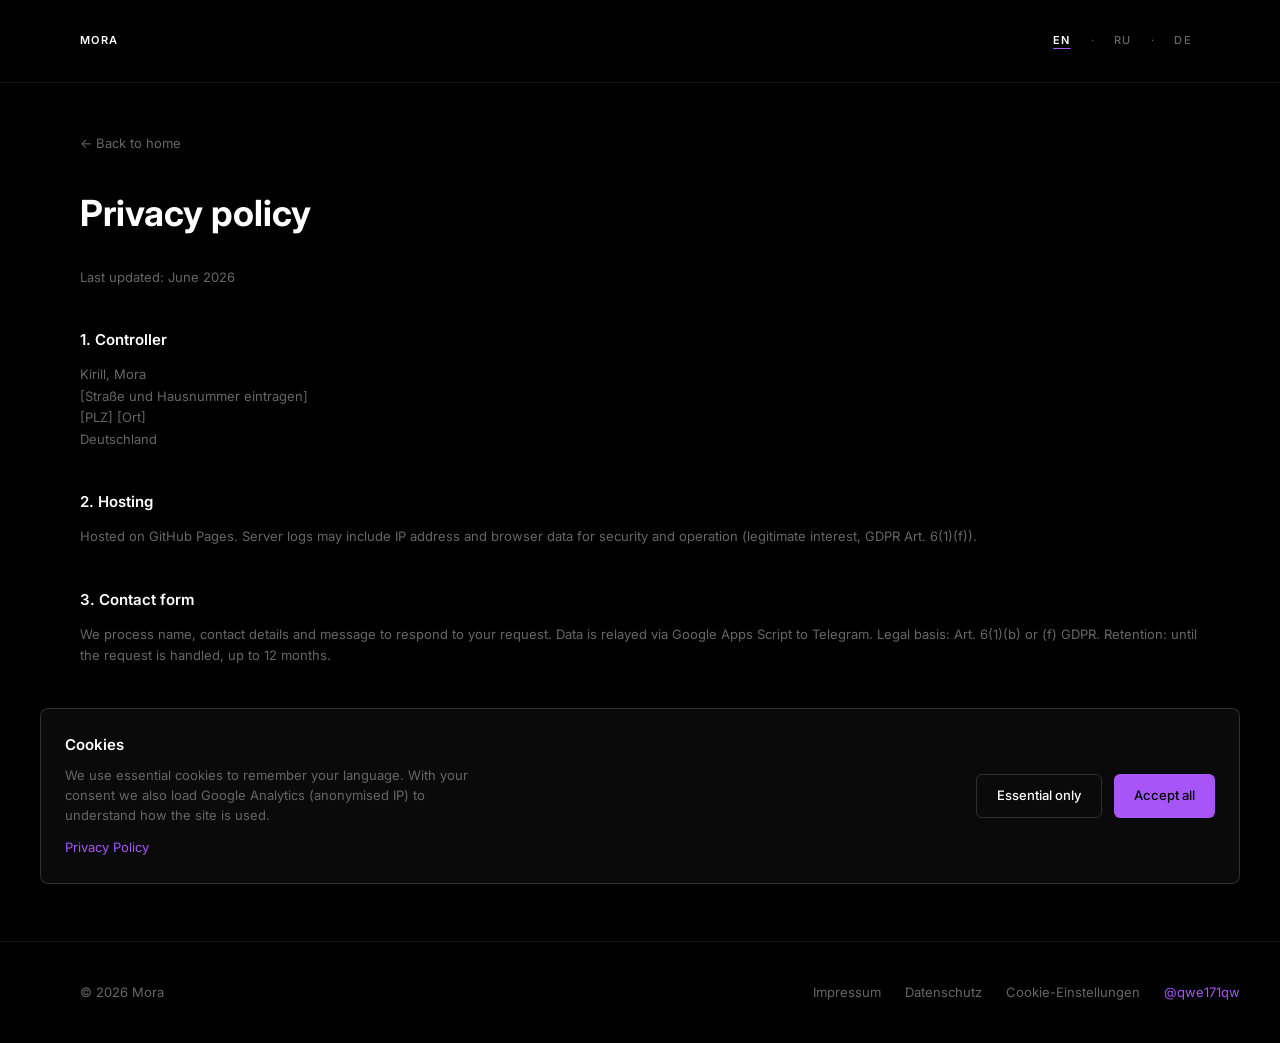
==== datenschutz.html @ d72463c7 "Add cookies, legal pages, and enable contact form webhook. Cookie consent gates Analytics; Impressum" ====
<!DOCTYPE html>
<html lang="de">
<head>
  <meta charset="UTF-8">
  <meta name="viewport" content="width=device-width, initial-scale=1.0">
  <meta name="robots" content="noindex, follow">
  <title>Datenschutz — Mora</title>
  <link rel="icon" href="/favicon.ico" sizes="48x48">
  <link rel="icon" href="/favicon.svg" type="image/svg+xml">
  <link rel="preconnect" href="https://fonts.googleapis.com">
  <link rel="preconnect" href="https://fonts.gstatic.com" crossorigin>
  <link href="https://fonts.googleapis.com/css2?family=Inter:wght@400;500;600;700&display=swap" rel="stylesheet">
  <link rel="stylesheet" href="css/styles.css?v=19">
</head>
<body class="legal-page" data-legal-page="privacy">
  <header class="legal-page__header">
    <div class="container legal-page__header-inner">
      <a class="header__logo" href="/">Mora</a>
      <div class="lang-switcher" role="group" aria-label="Language">
        <button class="lang-switcher__btn" type="button" data-lang="en" aria-pressed="false">EN</button>
        <span class="lang-switcher__sep" aria-hidden="true">·</span>
        <button class="lang-switcher__btn" type="button" data-lang="ru" aria-pressed="false">RU</button>
        <span class="lang-switcher__sep" aria-hidden="true">·</span>
        <button class="lang-switcher__btn lang-switcher__btn--active" type="button" data-lang="de" aria-pressed="true">DE</button>
      </div>
    </div>
  </header>

  <main class="container legal-page__main">
    <a class="legal-page__back" href="/" data-legal-back>← Zur Startseite</a>
    <article class="legal-page__body" id="legal-body"></article>
  </main>

  <footer class="footer">
    <div class="container footer__inner">
      <p class="footer__copy">© 2026 Mora</p>
      <nav class="footer__nav" aria-label="Legal">
        <a class="footer__link" href="/impressum.html">Impressum</a>
        <a class="footer__link" href="/datenschutz.html">Datenschutz</a>
        <button class="footer__link footer__link-btn" type="button" data-cookie-settings>Cookie-Einstellungen</button>
        <a class="footer__link footer__link--accent" href="https://t.me/qwe171qw" target="_blank" rel="noopener noreferrer">@qwe171qw</a>
      </nav>
    </div>
  </footer>

  <div class="cookie-banner" id="cookie-banner" role="dialog" aria-labelledby="cookie-banner-title" hidden>
    <div class="cookie-banner__inner container">
      <div class="cookie-banner__copy">
        <p class="cookie-banner__title" id="cookie-banner-title" data-cookie-title>Cookies</p>
        <p class="cookie-banner__text" data-cookie-text></p>
        <a class="cookie-banner__policy" href="/datenschutz.html" data-cookie-policy>Datenschutzerklärung</a>
      </div>
      <div class="cookie-banner__actions">
        <button class="btn btn--ghost" type="button" data-cookie-essential>Nur notwendige</button>
        <button class="btn btn--primary" type="button" data-cookie-accept>Alle akzeptieren</button>
      </div>
    </div>
  </div>

  <script src="js/legal-config.js?v=1"></script>
  <script src="js/analytics-config.js?v=2"></script>
  <script src="js/analytics.js?v=2"></script>
  <script src="js/cookie-consent.js?v=1"></script>
  <script src="js/legal.js?v=1"></script>
</body>
</html>
---- css/styles.css ----
/* ==========================================================================
   Design Tokens v1.3 — editorial black + purple accent
   ========================================================================== */

:root {
  /* Raw colors */
  --color-black: #000000;
  --color-gray-950: #0A0A0A;
  --color-gray-900: #111111;
  --color-gray-700: #333333;
  --color-gray-500: #666666;
  --color-gray-400: #999999;
  --color-gray-200: #CCCCCC;
  --color-white: #FFFFFF;
  --color-purple-400: #C084FC;
  --color-purple-500: #A855F7;
  --color-purple-600: #9333EA;
  --color-purple-glow: rgba(168, 85, 247, 0.25);
  --color-amber-400: #FBBF24;
  --color-red-400: #F87171;
  --color-green-400: #4ADE80;

  /* Semantic backgrounds */
  --bg-page: var(--color-black);
  --bg-surface: var(--color-gray-950);
  --bg-surface-hover: var(--color-gray-900);
  --bg-elevated: var(--color-gray-950);
  --bg-accent-subtle: rgba(168, 85, 247, 0.06);

  /* Text */
  --text-primary: var(--color-white);
  --text-secondary: var(--color-gray-400);
  --text-muted: var(--color-gray-500);
  --text-inverse: var(--color-black);

  /* Accent */
  --color-accent: var(--color-purple-500);
  --color-accent-hover: var(--color-purple-400);
  --color-accent-active: var(--color-purple-600);
  --color-accent-muted: rgba(168, 85, 247, 0.15);

  /* Borders */
  --border-default: rgba(255, 255, 255, 0.15);
  --border-subtle: rgba(255, 255, 255, 0.08);
  --border-accent: rgba(168, 85, 247, 0.5);
  --border-width: 1px;
  --border-width-thick: 2px;

  /* Status */
  --color-success: var(--color-green-400);
  --color-error: var(--color-red-400);
  --color-badge: var(--color-amber-400);
  --overlay-backdrop: rgba(0, 0, 0, 0.85);

  /* Wireframe */
  --wireframe-stroke: rgba(255, 255, 255, 0.35);
  --wireframe-stroke-accent: var(--color-purple-glow);

  /* Mockup screenshots */
  --mockup-aspect-ratio: 16 / 10;
  --mockup-screenshot-bg: #0b0f14;

  /* Typography */
  --font-sans: "Inter", system-ui, -apple-system, "Segoe UI", Roboto, sans-serif;
  --font-mono: "JetBrains Mono", "Fira Code", ui-monospace, monospace;

  --text-display: 4rem;
  --text-h1: 2.75rem;
  --text-h2: 1.75rem;
  --text-h3: 1.125rem;
  --text-body-lg: 1.0625rem;
  --text-body: 0.9375rem;
  --text-body-sm: 0.8125rem;
  --text-label: 0.6875rem;
  --text-button: 0.8125rem;

  --tracking-tight: -0.03em;
  --tracking-normal: 0;
  --tracking-wide: 0.12em;
  --tracking-display: 0.02em;

  /* Spacing */
  --space-1: 4px;
  --space-2: 8px;
  --space-3: 12px;
  --space-4: 16px;
  --space-5: 20px;
  --space-6: 24px;
  --space-8: 32px;
  --space-10: 40px;
  --space-12: 48px;
  --space-16: 64px;
  --space-20: 80px;
  --space-24: 96px;
  --space-32: 128px;

  --section-padding-y: 64px;
  --container-max: 1200px;
  --container-padding-x: 20px;
  --grid-gap: 32px;
  --stack-gap: 20px;
  --sidebar-width: 48px;
  --nav-rail-width: 120px;
  --lang-switcher-gap: var(--space-3);

  /* Radii */
  --radius-sm: 4px;
  --radius-md: 6px;
  --radius-lg: 8px;
  --radius-xl: 12px;
  --radius-full: 9999px;

  /* Shadows */
  --shadow-sm: none;
  --shadow-md: 0 2px 8px rgba(0, 0, 0, 0.5);
  --shadow-lg: 0 4px 16px rgba(0, 0, 0, 0.6);
  --shadow-card: none;
  --shadow-card-hover: none;
  --shadow-header: 0 1px 0 var(--border-subtle);
  --shadow-header-scrolled: 0 1px 0 var(--border-default);
  --shadow-glow-accent: 0 0 32px rgba(168, 85, 247, 0.12);

  /* Motion */
  --duration-fast: 150ms;
  --duration-normal: 250ms;
  --duration-slow: 500ms;
  --duration-wireframe: 24s;
  --ease-default: cubic-bezier(0.4, 0, 0.2, 1);
  --ease-out: cubic-bezier(0, 0, 0.2, 1);
  --transition-colors: color var(--duration-fast) var(--ease-default),
                        background-color var(--duration-fast) var(--ease-default),
                        border-color var(--duration-fast) var(--ease-default);
  --transition-opacity: opacity var(--duration-normal) var(--ease-default);

  /* Z-index */
  --z-base: 0;
  --z-sidebar: 50;
  --z-header: 100;
  --z-back-to-top: 150;
  --z-drawer: 200;
  --z-toast: 300;
  --z-skip-link: 400;

  /* Focus */
  --focus-ring: 0 0 0 2px var(--color-accent-muted);
  --focus-outline: 1px solid var(--color-accent);
  --focus-outline-offset: 3px;

  /* Icons */
  --icon-sm: 18px;
  --icon-md: 22px;
  --icon-lg: 28px;
  --icon-xl: 40px;
}

@media (min-width: 768px) {
  :root {
    --section-padding-y: 96px;
    --container-padding-x: 40px;
  }
}

@media (max-width: 767px) {
  :root {
    --text-display: var(--text-h1);
  }
}

/* ==========================================================================
   Reset & Base
   ========================================================================== */

*,
*::before,
*::after {
  box-sizing: border-box;
  margin: 0;
  padding: 0;
}

html {
  scroll-behavior: smooth;
}

body {
  font-family: var(--font-sans);
  font-size: var(--text-body);
  line-height: 1.6;
  color: var(--text-primary);
  background-color: var(--bg-page);
  -webkit-font-smoothing: antialiased;
  -moz-osx-font-smoothing: grayscale;
}

body.drawer-open {
  overflow: hidden;
}

@media (min-width: 1024px) {
  main {
    padding-right: var(--nav-rail-width);
  }
}

img,
svg {
  display: block;
  max-width: 100%;
}

a {
  color: inherit;
  text-decoration: none;
}

ul,
ol {
  list-style: none;
}

button {
  font: inherit;
  cursor: pointer;
  border: none;
  background: none;
}

input,
textarea {
  font: inherit;
}

:focus-visible {
  outline: var(--focus-outline);
  outline-offset: var(--focus-outline-offset);
}

@media (prefers-reduced-motion: reduce) {
  html {
    scroll-behavior: auto;
  }

  *,
  *::before,
  *::after {
    animation-duration: 0.01ms !important;
    animation-iteration-count: 1 !important;
    transition-duration: 0.01ms !important;
  }
}

/* ==========================================================================
   Utilities
   ========================================================================== */

.skip-link {
  position: fixed;
  top: var(--space-4);
  left: var(--space-4);
  z-index: var(--z-skip-link);
  padding: var(--space-3) var(--space-4);
  background: var(--bg-surface);
  color: var(--color-accent);
  border-radius: var(--radius-md);
  font-size: var(--text-body-sm);
  font-weight: 500;
  transform: translateY(-200%);
  transition: transform var(--duration-normal) var(--ease-out);
}

.skip-link:focus {
  transform: translateY(0);
}

.container {
  max-width: var(--container-max);
  margin: 0 auto;
  padding-inline: var(--container-padding-x);
}

/* ==========================================================================
   Language Switcher
   ========================================================================== */

.lang-switcher {
  display: flex;
  align-items: center;
  gap: var(--lang-switcher-gap);
}

.lang-switcher__btn {
  font-size: var(--text-label);
  font-weight: 500;
  letter-spacing: var(--tracking-wide);
  text-transform: uppercase;
  color: var(--text-muted);
  padding: var(--space-2);
  min-width: 32px;
  min-height: 32px;
  transition: var(--transition-colors);
}

.lang-switcher__btn:hover {
  color: var(--text-primary);
}

.lang-switcher__btn--active {
  color: var(--text-primary);
  font-weight: 600;
  text-decoration: underline;
  text-decoration-color: var(--color-accent);
  text-underline-offset: 4px;
}

.lang-switcher__sep {
  color: var(--text-muted);
  font-size: var(--text-label);
  user-select: none;
}

/* ==========================================================================
   Sidebar
   ========================================================================== */

.sidebar {
  display: none;
}

@media (min-width: 1024px) {
  .sidebar {
    display: flex;
    flex-direction: column;
    align-items: center;
    gap: var(--space-6);
    position: fixed;
    left: var(--space-6);
    top: 50%;
    transform: translateY(-50%);
    z-index: var(--z-sidebar);
    width: var(--sidebar-width);
  }

  .sidebar__label {
    writing-mode: vertical-rl;
    text-orientation: mixed;
    font-size: var(--text-label);
    font-weight: 500;
    letter-spacing: var(--tracking-wide);
    text-transform: uppercase;
    color: var(--text-muted);
  }

  .sidebar__links {
    display: flex;
    flex-direction: column;
    align-items: center;
    gap: var(--space-3);
  }

  .sidebar__link {
    display: flex;
    align-items: center;
    justify-content: center;
    width: 44px;
    height: 44px;
    color: var(--text-primary);
    transition: var(--transition-colors);
  }

  .sidebar__link:hover {
    color: var(--color-accent);
  }

  .sidebar__link[data-contact-link="telegram"] {
    color: #26a5e4;
  }

  .sidebar__link[data-contact-link="telegram"]:hover {
    color: #1d96d8;
  }

  .sidebar__link[data-contact-link="whatsapp"] {
    color: #25d366;
  }

  .sidebar__link[data-contact-link="whatsapp"]:hover {
    color: #20bd5a;
  }
}

/* ==========================================================================
   Layout — Section
   ========================================================================== */

.section {
  padding-block: var(--section-padding-y);
  scroll-margin-top: 72px;
}

.section--hero {
  min-height: auto;
  display: flex;
  align-items: center;
}

.section--alt {
  background-color: var(--bg-surface);
}

@media (min-width: 1024px) {
  .section--hero {
    min-height: 90vh;
  }
}

/* ==========================================================================
   Section Header
   ========================================================================== */

.section-header {
  max-width: 560px;
}

.section-header__title {
  font-size: var(--text-h2);
  font-weight: 600;
  letter-spacing: var(--tracking-tight);
  color: var(--text-primary);
  line-height: 1.2;
}

.section-header__subtitle {
  font-size: var(--text-body-lg);
  color: var(--text-secondary);
  margin-top: var(--space-3);
  line-height: 1.65;
}

/* ==========================================================================
   Header
   ========================================================================== */

.header {
  position: sticky;
  top: 0;
  z-index: var(--z-header);
  background-color: rgba(0, 0, 0, 0.95);
  box-shadow: var(--shadow-header);
  transition: box-shadow var(--duration-normal) var(--ease-default),
              background-color var(--duration-normal) var(--ease-default);
}

.header--scrolled {
  box-shadow: var(--shadow-header-scrolled);
}

.header__inner {
  display: flex;
  align-items: center;
  justify-content: space-between;
  min-height: 64px;
  gap: var(--space-4);
}

.header__logo {
  font-size: var(--text-label);
  font-weight: 600;
  letter-spacing: var(--tracking-wide);
  text-transform: uppercase;
  color: var(--text-primary);
  transition: var(--transition-colors);
  flex-shrink: 0;
}

.header__logo:hover {
  color: var(--color-accent);
}

.header__nav--vertical {
  display: none;
}

.header__burger {
  display: flex;
  align-items: center;
  justify-content: center;
  width: 44px;
  height: 44px;
  color: var(--text-primary);
  border-radius: var(--radius-md);
  transition: var(--transition-colors);
}

.header__burger:hover {
  color: var(--color-accent);
}

.header__burger-icon--close {
  display: none;
}

.header__burger[aria-expanded="true"] .header__burger-icon--open {
  display: none;
}

.header__burger[aria-expanded="true"] .header__burger-icon--close {
  display: block;
}

.header__drawer {
  position: fixed;
  inset: 0;
  z-index: var(--z-drawer);
  visibility: hidden;
  pointer-events: none;
}

.header__drawer.is-open {
  visibility: visible;
  pointer-events: auto;
}

.header__drawer-backdrop {
  position: absolute;
  inset: 0;
  background: var(--overlay-backdrop);
  opacity: 0;
  transition: opacity var(--duration-normal) var(--ease-default);
}

.header__drawer.is-open .header__drawer-backdrop {
  opacity: 1;
}

.header__drawer-panel {
  position: absolute;
  top: 0;
  right: 0;
  width: 280px;
  height: 100%;
  background: var(--bg-page);
  border-left: var(--border-width) solid var(--border-default);
  padding: var(--space-16) var(--space-6) var(--space-6);
  display: flex;
  flex-direction: column;
  gap: var(--space-8);
  transform: translateX(100%);
  transition: transform var(--duration-normal) var(--ease-out);
}

.header__drawer.is-open .header__drawer-panel {
  transform: translateX(0);
}

.header__drawer-list {
  display: flex;
  flex-direction: column;
  gap: var(--space-6);
}

.header__drawer-link {
  font-size: var(--text-label);
  font-weight: 500;
  letter-spacing: var(--tracking-wide);
  text-transform: uppercase;
  color: var(--text-muted);
  transition: var(--transition-colors);
}

.header__drawer-link:hover,
.header__drawer-link.is-active {
  color: var(--text-primary);
}

.header__drawer-link.is-active {
  color: var(--color-accent);
}

.header__drawer-contact {
  display: flex;
  flex-direction: column;
  gap: var(--space-3);
  margin-top: var(--space-8);
}

@media (min-width: 1024px) {
  .header__burger {
    display: none;
  }

  .header__nav--vertical {
    display: block;
    position: fixed;
    right: var(--space-8);
    top: 50%;
    transform: translateY(-50%);
    z-index: var(--z-header);
  }

  .header__nav-list {
    display: flex;
    flex-direction: column;
    gap: var(--space-5);
    align-items: flex-end;
  }

  .header__nav-link {
    font-size: var(--text-label);
    font-weight: 500;
    letter-spacing: var(--tracking-wide);
    text-transform: uppercase;
    color: var(--text-muted);
    padding: var(--space-2) 0;
    transition: var(--transition-colors);
  }

  .header__nav-link:hover,
  .header__nav-link.is-active {
    color: var(--text-primary);
  }

  .header__nav-link.is-active {
    color: var(--color-accent);
  }
}

/* ==========================================================================
   Buttons
   ========================================================================== */

.btn {
  display: inline-flex;
  align-items: center;
  justify-content: center;
  gap: var(--space-2);
  min-height: 44px;
  padding: var(--space-3) var(--space-5);
  border-radius: var(--radius-md);
  font-size: var(--text-button);
  font-weight: 500;
  line-height: 1;
  cursor: pointer;
  transition: var(--transition-colors);
  white-space: nowrap;
}

.btn--primary {
  background-color: var(--color-accent);
  color: var(--text-inverse);
}

.btn--primary:hover {
  background-color: var(--color-accent-hover);
}

.btn--primary:active {
  background-color: var(--color-accent-active);
}

.btn--primary:disabled {
  opacity: 0.45;
  cursor: not-allowed;
}

.btn--primary:disabled:hover {
  background-color: var(--color-accent);
}

.form-note {
  margin-top: var(--space-4);
  font-size: var(--text-body-sm);
  color: var(--text-muted);
  line-height: 1.55;
  text-align: center;
}

.btn--telegram {
  background-color: #26a5e4;
  color: #fff;
}

.btn--telegram:hover {
  background-color: #1d96d8;
}

.btn--telegram:active {
  background-color: #1788c7;
}

.btn--whatsapp {
  background-color: #25d366;
  color: #fff;
  border: none;
}

.btn--whatsapp:hover {
  background-color: #20bd5a;
}

.btn--whatsapp:active {
  background-color: #1da851;
}

.btn--ghost {
  background-color: transparent;
  color: var(--text-primary);
  border: var(--border-width) solid var(--border-default);
}

.btn--ghost:hover {
  color: var(--color-accent);
  border-color: var(--border-accent);
}

.btn--block {
  width: 100%;
}

.btn__icon,
.btn__arrow {
  flex-shrink: 0;
}

/* ==========================================================================
   Hero
   ========================================================================== */

.hero__grid {
  display: grid;
  gap: var(--space-12);
  align-items: center;
}

.hero__title {
  font-size: var(--text-display);
  font-weight: 700;
  letter-spacing: var(--tracking-display);
  text-transform: uppercase;
  color: var(--text-primary);
  line-height: 1.05;
}

.hero__subtitle {
  font-size: var(--text-body-lg);
  color: var(--text-secondary);
  max-width: 480px;
  margin-top: var(--space-4);
  line-height: 1.65;
}

.hero__actions {
  display: flex;
  flex-wrap: wrap;
  gap: var(--space-4);
  margin-top: var(--space-8);
}

.hero__visual {
  display: flex;
  align-items: center;
  justify-content: center;
}

.hero__wireframe {
  width: 100%;
  max-width: 520px;
  aspect-ratio: 1 / 1;
  opacity: 0.7;
}

@media (prefers-reduced-motion: no-preference) {
  .hero__wireframe {
    animation: wireframe-rotate var(--duration-wireframe) linear infinite;
  }
}

@keyframes wireframe-rotate {
  from { transform: rotate(0deg); }
  to { transform: rotate(360deg); }
}

@media (min-width: 1024px) {
  .hero__grid {
    grid-template-columns: 45% 55%;
    gap: var(--space-16);
  }
}

/* ==========================================================================
   Services
   ========================================================================== */

.services-grid {
  display: grid;
  grid-template-columns: 1fr;
  gap: var(--grid-gap);
  margin-top: var(--space-12);
}

.service-card {
  background: transparent;
  border: var(--border-width) solid var(--border-default);
  border-radius: var(--radius-lg);
  padding: var(--space-8) var(--space-6);
  transition: border-color var(--duration-fast) var(--ease-default);
}

.service-card:hover {
  border-color: var(--border-accent);
}

.service-card__icon {
  display: flex;
  align-items: center;
  color: var(--text-primary);
}

.service-card__title {
  font-size: var(--text-h3);
  font-weight: 600;
  margin-top: var(--space-4);
  line-height: 1.3;
}

.service-card__text {
  font-size: var(--text-body);
  color: var(--text-secondary);
  margin-top: var(--space-2);
}

@media (min-width: 768px) {
  .services-grid {
    grid-template-columns: repeat(2, 1fr);
  }
}

/* ==========================================================================
   Cases
   ========================================================================== */

.cases-list {
  display: flex;
  flex-direction: column;
  gap: var(--space-20);
  margin-top: var(--space-12);
}

.case--featured {
  background: var(--bg-accent-subtle);
  border-left: var(--border-width-thick) solid var(--color-accent);
  padding: var(--space-8);
  border-radius: var(--radius-lg);
}

.case__grid {
  display: grid;
  gap: var(--space-8);
  align-items: start;
}

.case__badge {
  display: inline-block;
  padding: var(--space-1) var(--space-3);
  background: transparent;
  color: var(--color-badge);
  font-size: var(--text-label);
  font-weight: 500;
  letter-spacing: var(--tracking-wide);
  text-transform: uppercase;
  border: var(--border-width) solid var(--border-default);
  border-radius: var(--radius-full);
}

.case__title {
  font-size: var(--text-h3);
  font-weight: 600;
  margin-top: var(--space-3);
  line-height: 1.3;
}

.case__blocks {
  display: flex;
  flex-direction: column;
  gap: var(--space-4);
  margin-top: var(--space-6);
}

.case__label {
  display: block;
  font-size: var(--text-label);
  font-weight: 500;
  letter-spacing: var(--tracking-wide);
  text-transform: uppercase;
  color: var(--color-accent);
  margin-bottom: var(--space-1);
}

.case__text {
  font-size: var(--text-body);
  color: var(--text-secondary);
}

.case__stack {
  display: flex;
  flex-wrap: wrap;
  gap: var(--space-2);
  margin-top: var(--space-6);
}

.case__tag {
  font-family: var(--font-mono);
  font-size: var(--text-body-sm);
  color: var(--text-muted);
  background: var(--bg-elevated);
  padding: var(--space-1) var(--space-3);
  border-radius: var(--radius-sm);
  border: var(--border-width) solid var(--border-subtle);
}

.case__mockup {
  width: 100%;
  min-height: 0;
}

.mockup-window {
  aspect-ratio: var(--mockup-aspect-ratio);
  background: var(--bg-elevated);
  border: var(--border-width) solid var(--border-default);
  border-radius: var(--radius-xl);
  overflow: hidden;
  display: flex;
  flex-direction: column;
  min-height: 0;
}

.mockup-window__titlebar {
  display: flex;
  align-items: center;
  gap: var(--space-2);
  padding: var(--space-3) var(--space-4);
  background: var(--bg-page);
  border-bottom: var(--border-width) solid var(--border-subtle);
}

.mockup-window__dot {
  width: 8px;
  height: 8px;
  border-radius: var(--radius-full);
  background: var(--border-default);
}

.mockup-window__title {
  margin-left: var(--space-2);
  font-size: var(--text-body-sm);
  color: var(--text-muted);
}

.mockup-window__body {
  flex: 1;
  min-height: 0;
  padding: var(--space-4);
  display: flex;
  flex-direction: column;
  gap: var(--space-3);
}

.mockup-window:has(.mockup-window__body--screenshot) {
  aspect-ratio: auto;
  height: auto;
}

.mockup-window__body--screenshot {
  flex: none;
  min-height: 0;
  padding: 0;
  gap: 0;
  background: var(--mockup-screenshot-bg);
  overflow: hidden;
  aspect-ratio: 1024 / 665;
  line-height: 0;
}

.mockup-window__screenshot {
  display: block;
  width: 100%;
  height: auto;
  max-width: 100%;
  vertical-align: top;
}

.mockup-row {
  height: 10px;
  background: var(--bg-surface);
  border-radius: var(--radius-sm);
  width: 75%;
}

.mockup-row--wide { width: 90%; }
.mockup-row--short { width: 45%; }
.mockup-row--accent {
  background: var(--color-accent-muted);
  width: 60%;
}

@media (min-width: 1024px) {
  .case__grid {
    grid-template-columns: 55% 45%;
    gap: var(--space-12);
  }

  .case--reverse .case__grid {
    grid-template-columns: 45% 55%;
  }

  .case--reverse .case__mockup {
    order: -1;
  }
}

/* ==========================================================================
   Process Timeline
   ========================================================================== */

.process {
  margin-top: var(--space-12);
}

.process__list {
  display: flex;
  flex-direction: column;
  gap: var(--space-8);
  position: relative;
}

.process__step {
  position: relative;
  padding-left: 56px;
}

.process__step::before {
  content: "";
  position: absolute;
  left: 19px;
  top: 40px;
  bottom: calc(-1 * var(--space-8));
  width: 1px;
  background: var(--border-default);
}

.process__step:last-child::before {
  display: none;
}

.process__number {
  position: absolute;
  left: 0;
  top: 0;
  display: flex;
  align-items: center;
  justify-content: center;
  width: 40px;
  height: 40px;
  background: transparent;
  color: var(--color-accent);
  font-weight: 600;
  font-size: var(--text-body);
  border: var(--border-width) solid var(--color-accent);
  border-radius: var(--radius-full);
}

.process__title {
  font-size: var(--text-h3);
  font-weight: 600;
  line-height: 1.3;
}

.process__text {
  font-size: var(--text-body);
  color: var(--text-secondary);
  margin-top: var(--space-2);
}

@media (min-width: 1024px) {
  .process__list {
    flex-direction: row;
    gap: var(--space-6);
  }

  .process__step {
    flex: 1;
    padding-left: 0;
    padding-top: 56px;
    text-align: center;
  }

  .process__step::before {
    left: calc(50% + 24px);
    right: calc(-50% + 24px);
    top: 19px;
    bottom: auto;
    width: auto;
    height: 1px;
  }

  .process__step:last-child::before {
    display: none;
  }

  .process__number {
    left: 50%;
    transform: translateX(-50%);
  }
}

/* ==========================================================================
   Contact
   ========================================================================== */

.contact__grid {
  display: grid;
  gap: var(--space-12);
  margin-top: var(--space-12);
}

.contact__heading {
  font-size: var(--text-h2);
  font-weight: 600;
  letter-spacing: var(--tracking-tight);
  line-height: 1.2;
}

.contact__lead {
  font-size: var(--text-body-lg);
  color: var(--text-secondary);
  margin-top: var(--space-4);
  line-height: 1.65;
}

.contact__actions {
  display: flex;
  flex-wrap: wrap;
  gap: var(--space-4);
  margin-top: var(--space-8);
}

.form-field--hp {
  position: absolute;
  left: -9999px;
  width: 1px;
  height: 1px;
  overflow: hidden;
}

.toast--error {
  border-color: rgba(248, 113, 113, 0.45);
  background: rgba(69, 10, 10, 0.92);
}

.toast--error .toast__icon {
  color: #f87171;
}

.contact__form button[type="submit"]:disabled {
  opacity: 0.7;
  cursor: wait;
}

.contact__form--disabled .form-field__input {
  opacity: 0.55;
  cursor: not-allowed;
}

.contact__form {
  display: flex;
  flex-direction: column;
  gap: var(--space-6);
}

.form-field__label {
  display: block;
  font-size: var(--text-body-sm);
  color: var(--text-muted);
  margin-bottom: var(--space-2);
}

.form-field__input {
  width: 100%;
  padding: var(--space-3) 0;
  background: transparent;
  border: none;
  border-bottom: var(--border-width) solid var(--border-default);
  border-radius: 0;
  color: var(--text-primary);
  font-size: var(--text-body);
  transition: border-color var(--duration-fast) var(--ease-default);
}

.form-field__input::placeholder {
  color: var(--text-muted);
}

.form-field__input:focus {
  outline: none;
  border-bottom-color: var(--color-accent);
  box-shadow: var(--focus-ring);
}

textarea.form-field__input {
  min-height: 100px;
  resize: vertical;
}

.form-field--error .form-field__input {
  border-bottom-color: var(--color-error);
}

.form-field--consent {
  margin-top: var(--space-2);
}

.form-consent {
  display: flex;
  align-items: flex-start;
  gap: var(--space-3);
  cursor: pointer;
  font-size: var(--text-body-sm);
  color: var(--text-muted);
  line-height: 1.5;
}

.form-consent__input {
  flex-shrink: 0;
  width: 18px;
  height: 18px;
  margin-top: 2px;
  accent-color: var(--color-accent);
}

.form-consent__link {
  color: var(--color-accent);
  text-decoration: underline;
  text-underline-offset: 2px;
}

.form-consent__link:hover {
  color: var(--text-primary);
}

@media (min-width: 768px) {
  .contact__grid {
    grid-template-columns: 1fr 1fr;
    gap: var(--space-16);
    align-items: start;
  }
}

/* ==========================================================================
   Footer
   ========================================================================== */

.footer {
  border-top: var(--border-width) solid var(--border-subtle);
}

.footer__inner {
  display: flex;
  flex-wrap: wrap;
  align-items: center;
  justify-content: space-between;
  gap: var(--space-6);
  padding-block: var(--space-10);
  padding-inline-end: calc(44px + var(--space-8) + var(--space-4));
}

.footer__copy {
  font-size: var(--text-body-sm);
  color: var(--text-muted);
  margin: 0;
}

.footer__nav {
  display: flex;
  flex-wrap: wrap;
  align-items: center;
  gap: var(--space-4) var(--space-6);
}

.footer__link,
.footer__link-btn {
  font-size: var(--text-body-sm);
  color: var(--text-muted);
  text-decoration: none;
  background: none;
  border: none;
  padding: 0;
  cursor: pointer;
  font-family: inherit;
  transition: color var(--duration-fast) var(--ease-default);
}

.footer__link:hover,
.footer__link-btn:hover,
.footer__link:focus-visible,
.footer__link-btn:focus-visible {
  color: var(--color-accent);
}

.footer__link--accent {
  color: var(--color-accent);
}

/* ==========================================================================
   Back to Top
   ========================================================================== */

.back-to-top {
  position: fixed;
  bottom: var(--space-8);
  right: var(--space-8);
  z-index: var(--z-back-to-top);
  display: flex;
  align-items: center;
  justify-content: center;
  width: 44px;
  height: 44px;
  background: transparent;
  border: var(--border-width) solid var(--border-default);
  border-radius: var(--radius-md);
  color: var(--text-primary);
  opacity: 0;
  visibility: hidden;
  pointer-events: none;
  transition: var(--transition-colors), opacity var(--duration-normal) var(--ease-default),
              visibility var(--duration-normal) var(--ease-default);
}

.back-to-top--visible {
  opacity: 1;
  visibility: visible;
  pointer-events: auto;
}

.back-to-top:hover {
  border-color: var(--border-accent);
  color: var(--color-accent);
}

/* ==========================================================================
   Toast
   ========================================================================== */

.toast {
  position: fixed;
  bottom: var(--space-8);
  left: 50%;
  z-index: var(--z-toast);
  display: flex;
  align-items: center;
  gap: var(--space-3);
  max-width: 400px;
  width: calc(100% - var(--space-8));
  padding: var(--space-4) var(--space-6);
  background: var(--bg-surface);
  border: var(--border-width) solid var(--border-accent);
  border-radius: var(--radius-lg);
  opacity: 0;
  transform: translateX(-50%) translateY(20px);
  pointer-events: none;
  transition: opacity var(--duration-slow) var(--ease-out),
              transform var(--duration-slow) var(--ease-out);
}

.toast--visible {
  opacity: 1;
  transform: translateX(-50%) translateY(0);
  pointer-events: auto;
}

.toast__icon {
  flex-shrink: 0;
  color: var(--color-success);
}

.toast__message {
  font-size: var(--text-body);
  color: var(--text-primary);
}

@media (min-width: 1024px) {
  .back-to-top {
    right: calc(var(--nav-rail-width) + var(--space-8));
  }

  .footer__inner {
    padding-inline-end: 0;
  }
}

/* ==========================================================================
   Cookie banner
   ========================================================================== */

.cookie-banner {
  position: fixed;
  inset-inline: 0;
  bottom: 0;
  z-index: calc(var(--z-toast) + 1);
  padding: var(--space-4);
  pointer-events: none;
  opacity: 0;
  transform: translateY(100%);
  transition: opacity var(--duration-normal) var(--ease-out),
              transform var(--duration-normal) var(--ease-out);
}

.cookie-banner--visible {
  pointer-events: auto;
  opacity: 1;
  transform: translateY(0);
}

.cookie-banner__inner {
  display: flex;
  flex-direction: column;
  gap: var(--space-6);
  padding: var(--space-6);
  background: var(--bg-surface);
  border: var(--border-width) solid var(--border-default);
  border-radius: var(--radius-lg);
  box-shadow: 0 -8px 32px rgba(0, 0, 0, 0.35);
}

.cookie-banner__title {
  font-size: var(--text-body);
  font-weight: 600;
  color: var(--text-primary);
  margin: 0 0 var(--space-2);
}

.cookie-banner__text {
  font-size: var(--text-body-sm);
  color: var(--text-muted);
  margin: 0;
  line-height: 1.55;
  max-width: 52ch;
}

.cookie-banner__policy {
  display: inline-block;
  margin-top: var(--space-3);
  font-size: var(--text-body-sm);
  color: var(--color-accent);
}

.cookie-banner__actions {
  display: flex;
  flex-wrap: wrap;
  gap: var(--space-3);
}

@media (min-width: 768px) {
  .cookie-banner__inner {
    flex-direction: row;
    align-items: center;
    justify-content: space-between;
  }
}

/* ==========================================================================
   Legal pages
   ========================================================================== */

.legal-page {
  min-height: 100vh;
  display: flex;
  flex-direction: column;
}

.legal-page__header {
  border-bottom: var(--border-width) solid var(--border-subtle);
  padding-block: var(--space-6);
}

.legal-page__header-inner {
  display: flex;
  align-items: center;
  justify-content: space-between;
  gap: var(--space-6);
}

.legal-page__main {
  flex: 1;
  padding-block: var(--space-12) var(--space-16);
}

.legal-page__back {
  display: inline-block;
  margin-bottom: var(--space-8);
  font-size: var(--text-body-sm);
  color: var(--text-muted);
  text-decoration: none;
}

.legal-page__back:hover {
  color: var(--color-accent);
}

.legal-page__body h1 {
  font-size: clamp(1.75rem, 4vw, 2.25rem);
  margin: 0 0 var(--space-6);
}

.legal-page__body h2 {
  font-size: var(--text-body);
  font-weight: 600;
  margin: var(--space-10) 0 var(--space-3);
  color: var(--text-primary);
}

.legal-page__body p,
.legal-page__body li {
  font-size: var(--text-body-sm);
  color: var(--text-muted);
  line-height: 1.65;
  margin: 0 0 var(--space-4);
}

.legal-page__body a {
  color: var(--color-accent);
}

.legal-page__body code {
  font-size: 0.9em;
  color: var(--text-primary);
}
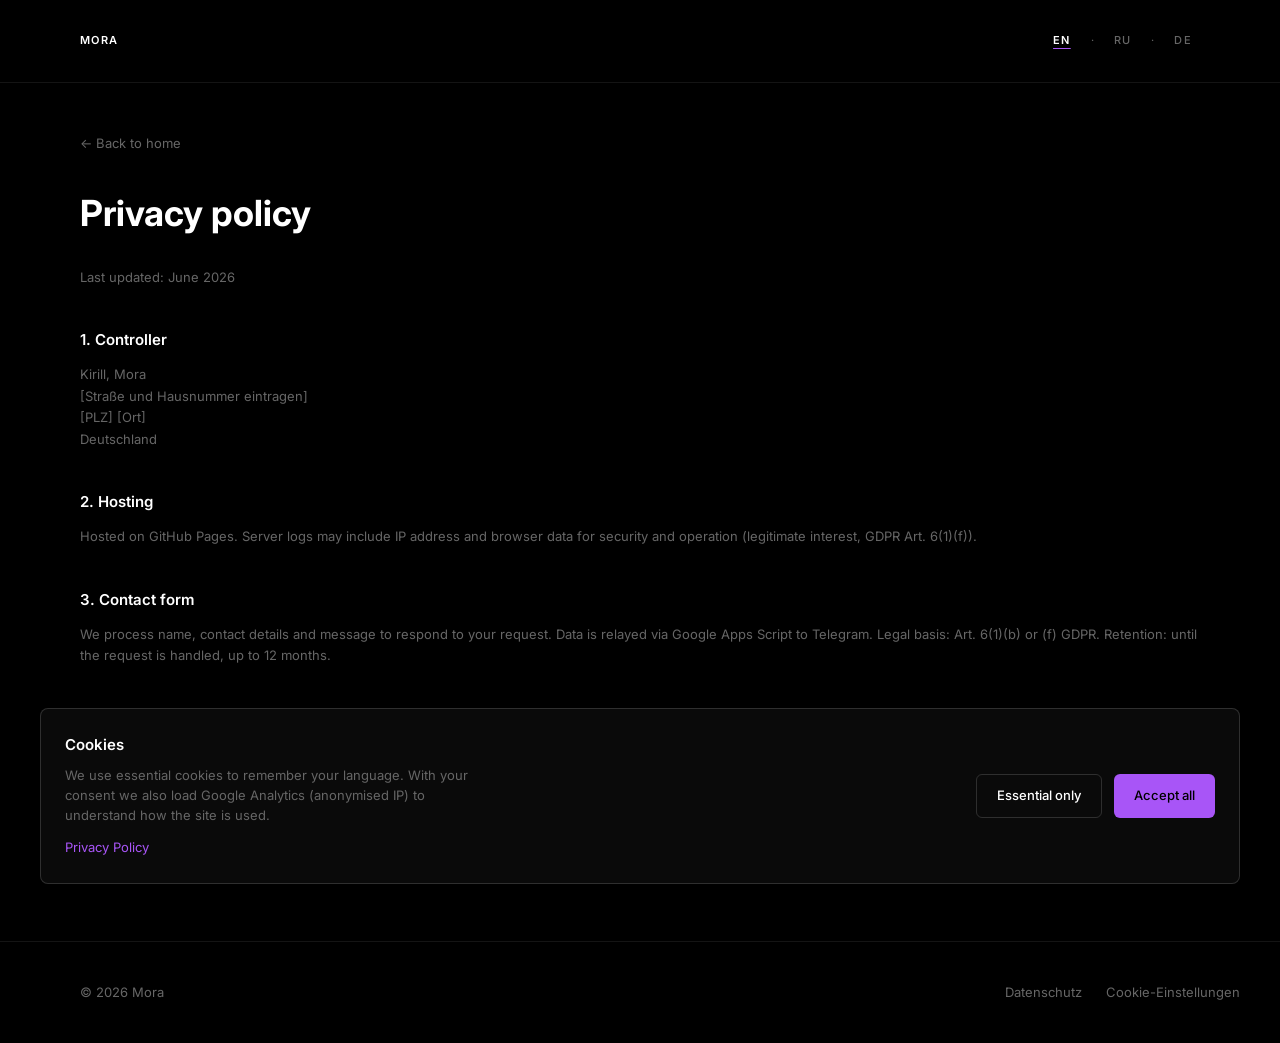
==== commit 387222ad: "Remove Impressum page and Telegram handle from footer. Keep Datenschutz and cookie settings links on" ====
--- a/datenschutz.html
+++ b/datenschutz.html
@@ -35,10 +35,8 @@
     <div class="container footer__inner">
       <p class="footer__copy">© 2026 Mora</p>
       <nav class="footer__nav" aria-label="Legal">
-        <a class="footer__link" href="/impressum.html">Impressum</a>
         <a class="footer__link" href="/datenschutz.html">Datenschutz</a>
         <button class="footer__link footer__link-btn" type="button" data-cookie-settings>Cookie-Einstellungen</button>
-        <a class="footer__link footer__link--accent" href="https://t.me/qwe171qw" target="_blank" rel="noopener noreferrer">@qwe171qw</a>
       </nav>
     </div>
   </footer>
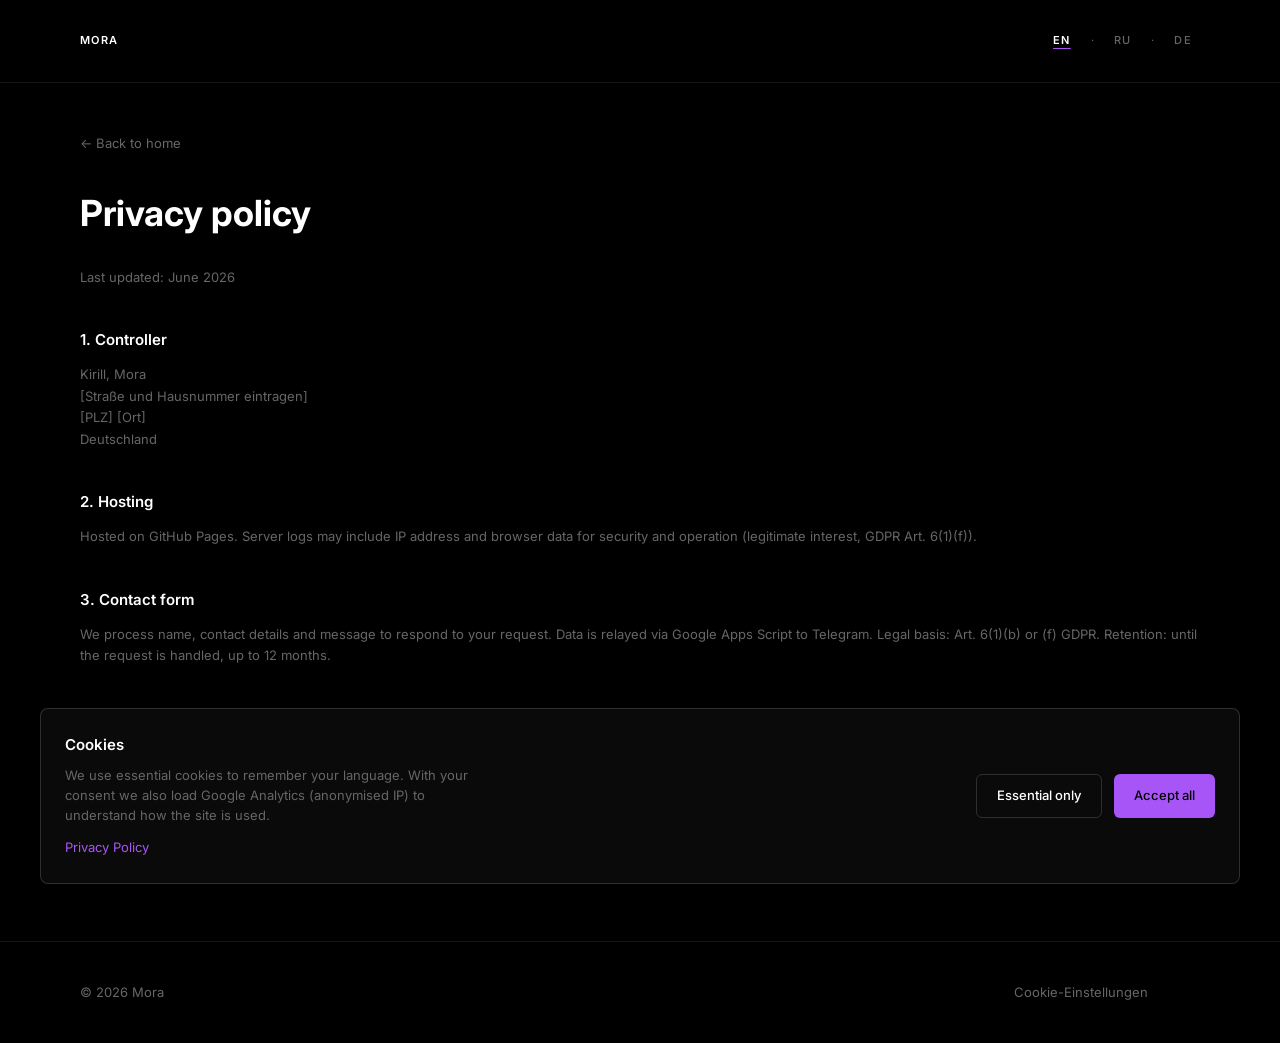
==== commit 8e44f368: "Remove privacy policy link from site footer. Datenschutz page remains available via cookie banner an" ====
--- a/datenschutz.html
+++ b/datenschutz.html
@@ -35,7 +35,6 @@
     <div class="container footer__inner">
       <p class="footer__copy">© 2026 Mora</p>
       <nav class="footer__nav" aria-label="Legal">
-        <a class="footer__link" href="/datenschutz.html">Datenschutz</a>
         <button class="footer__link footer__link-btn" type="button" data-cookie-settings>Cookie-Einstellungen</button>
       </nav>
     </div>
--- a/css/styles.css
+++ b/css/styles.css
@@ -1388,11 +1388,11 @@
 
 @media (min-width: 1024px) {
   .back-to-top {
-    right: calc(var(--nav-rail-width) + var(--space-8));
+    right: var(--space-8);
   }
 
   .footer__inner {
-    padding-inline-end: 0;
+    padding-inline-end: calc(44px + var(--space-8) + var(--space-4));
   }
 }
 
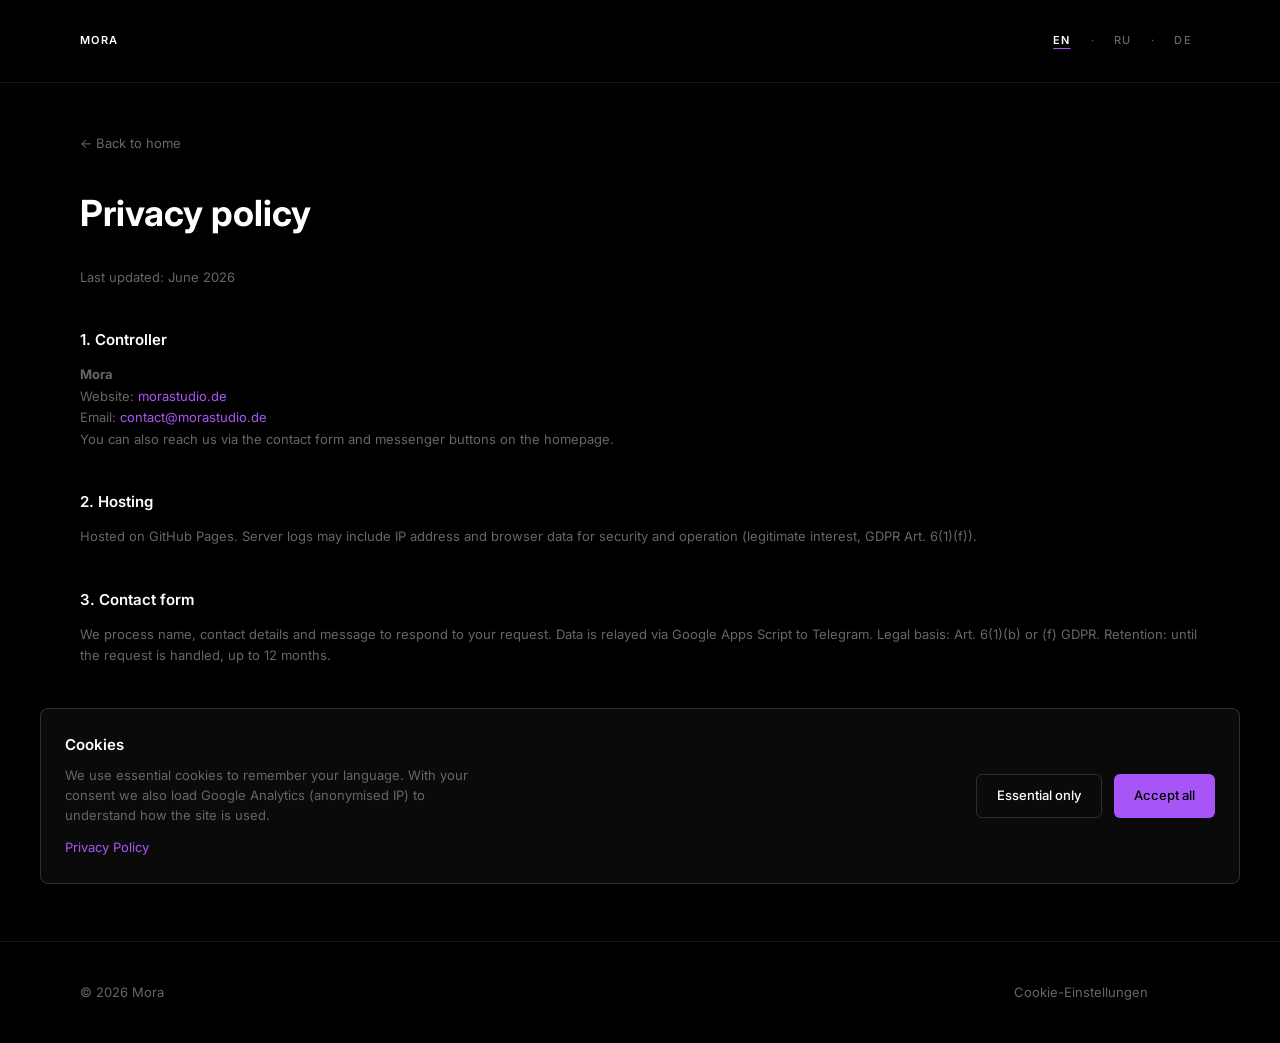
==== commit 147ceec6: "Anonymize privacy policy: Mora brand only, no name or address. Controller section shows website and " ====
--- a/datenschutz.html
+++ b/datenschutz.html
@@ -54,10 +54,10 @@
     </div>
   </div>
 
-  <script src="js/legal-config.js?v=1"></script>
+  <script src="js/legal-config.js?v=2"></script>
   <script src="js/analytics-config.js?v=2"></script>
   <script src="js/analytics.js?v=2"></script>
   <script src="js/cookie-consent.js?v=1"></script>
-  <script src="js/legal.js?v=1"></script>
+  <script src="js/legal.js?v=2"></script>
 </body>
 </html>
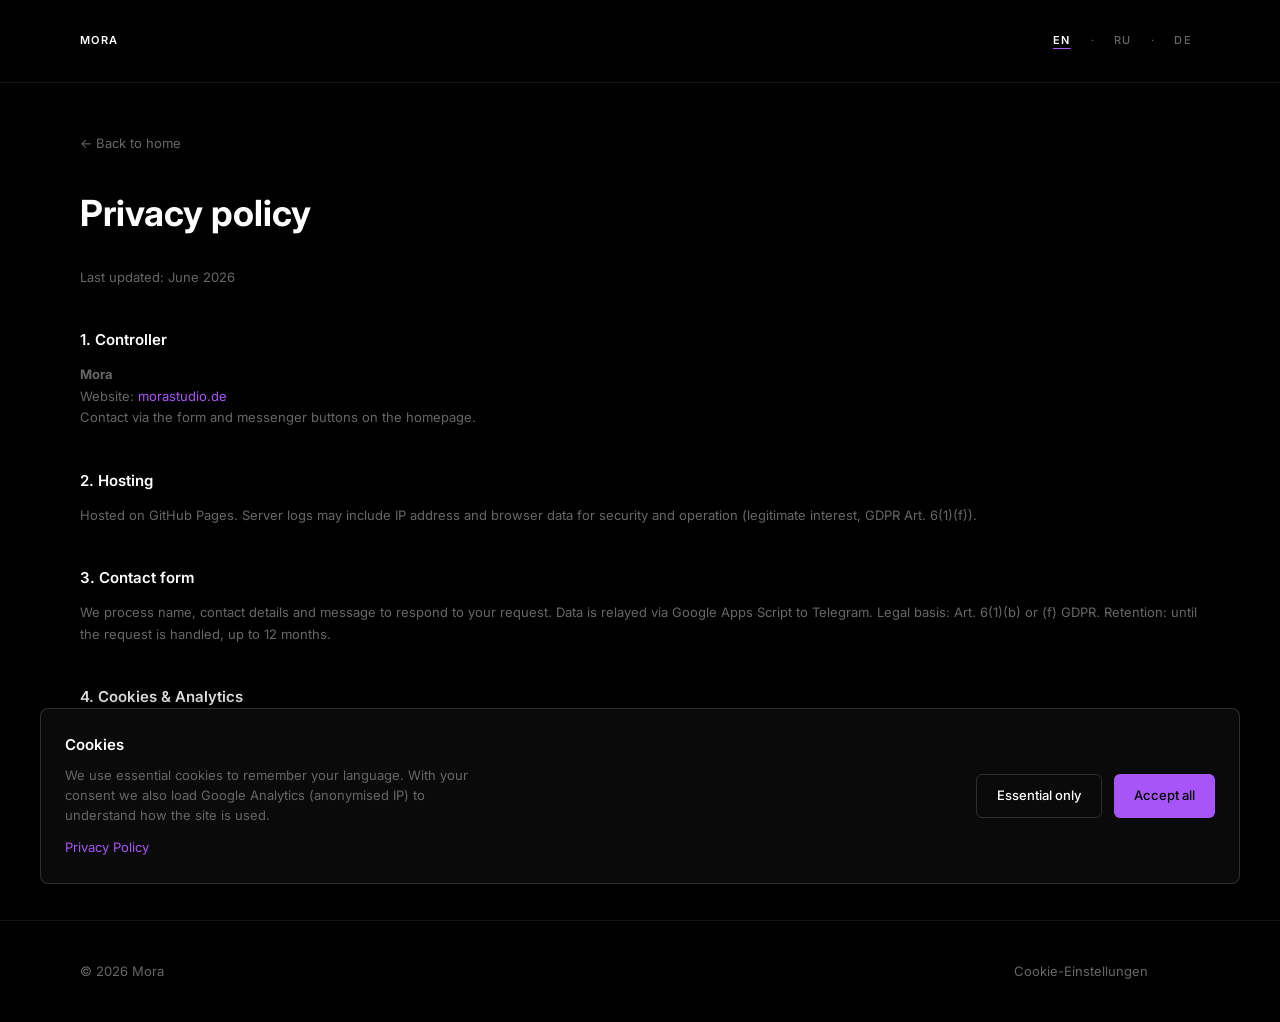
==== commit 61b094a5: "Remove email from privacy policy contact details. Rights and controller sections point to form and m" ====
--- a/datenschutz.html
+++ b/datenschutz.html
@@ -54,10 +54,10 @@
     </div>
   </div>
 
-  <script src="js/legal-config.js?v=2"></script>
+  <script src="js/legal-config.js?v=3"></script>
   <script src="js/analytics-config.js?v=2"></script>
   <script src="js/analytics.js?v=2"></script>
   <script src="js/cookie-consent.js?v=1"></script>
-  <script src="js/legal.js?v=2"></script>
+  <script src="js/legal.js?v=3"></script>
 </body>
 </html>
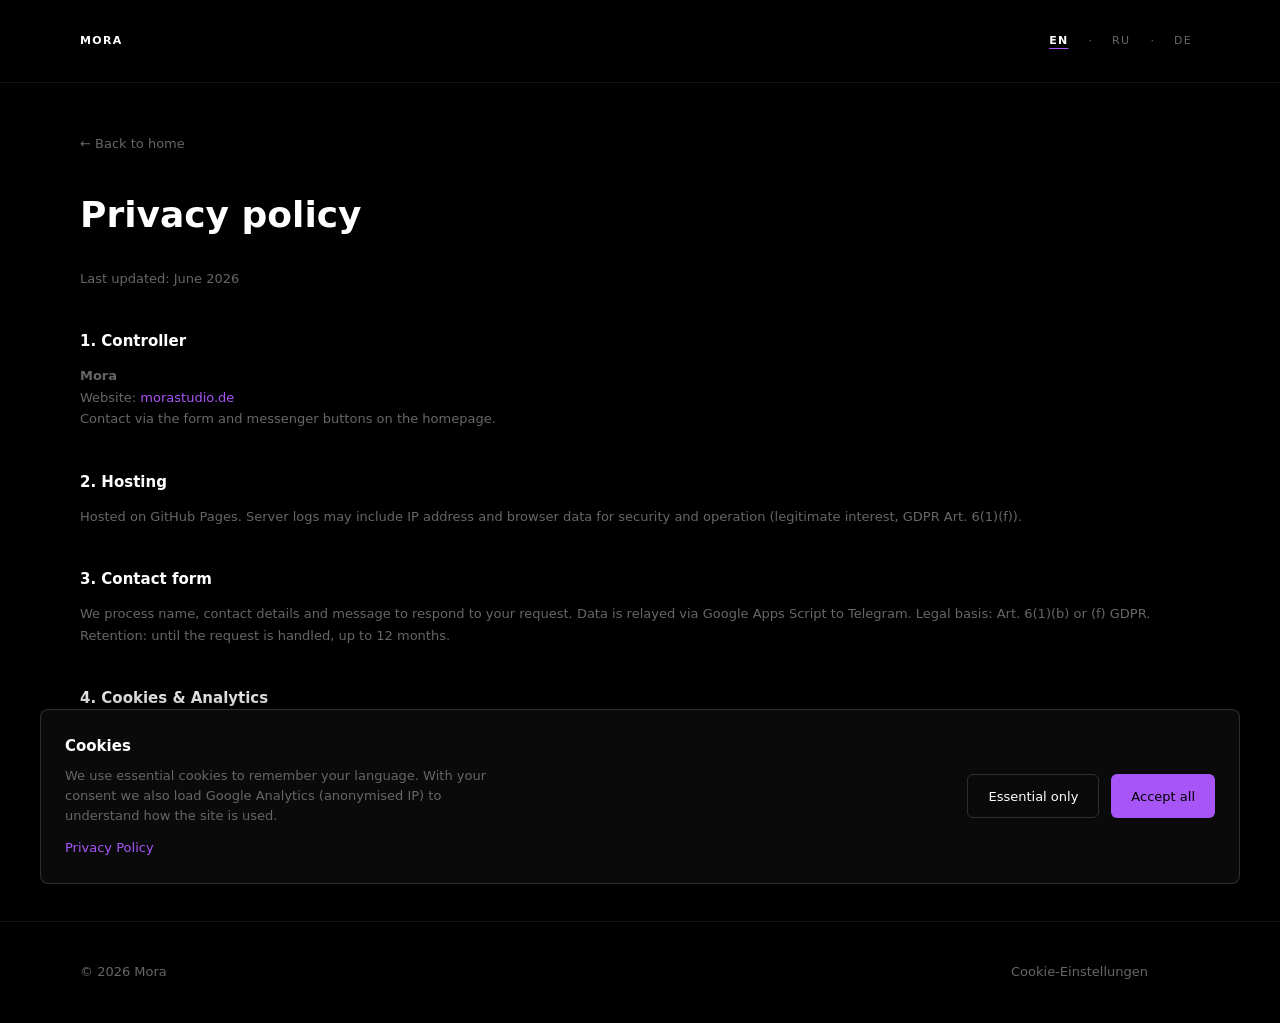
==== commit 0e8e4901: "security fixes" ====
--- a/datenschutz.html
+++ b/datenschutz.html
@@ -3,6 +3,8 @@
 <head>
   <meta charset="UTF-8">
   <meta name="viewport" content="width=device-width, initial-scale=1.0">
+  <meta name="referrer" content="strict-origin-when-cross-origin">
+  <meta http-equiv="Content-Security-Policy" content="default-src 'self'; script-src 'self' https://www.googletagmanager.com; style-src 'self' https://fonts.googleapis.com 'unsafe-inline'; font-src 'self' https://fonts.gstatic.com; img-src 'self' data: https:; connect-src 'self' https://www.google-analytics.com https://region1.google-analytics.com https://www.googletagmanager.com; base-uri 'self'; form-action 'self'; frame-ancestors 'none'">
   <meta name="robots" content="noindex, follow">
   <title>Datenschutz — Mora</title>
   <link rel="icon" href="/favicon.ico" sizes="48x48">
@@ -54,9 +56,10 @@
     </div>
   </div>
 
+  <script src="js/security.js?v=1"></script>
   <script src="js/legal-config.js?v=3"></script>
   <script src="js/analytics-config.js?v=2"></script>
-  <script src="js/analytics.js?v=2"></script>
+  <script src="js/analytics.js?v=3"></script>
   <script src="js/cookie-consent.js?v=1"></script>
   <script src="js/legal.js?v=3"></script>
 </body>
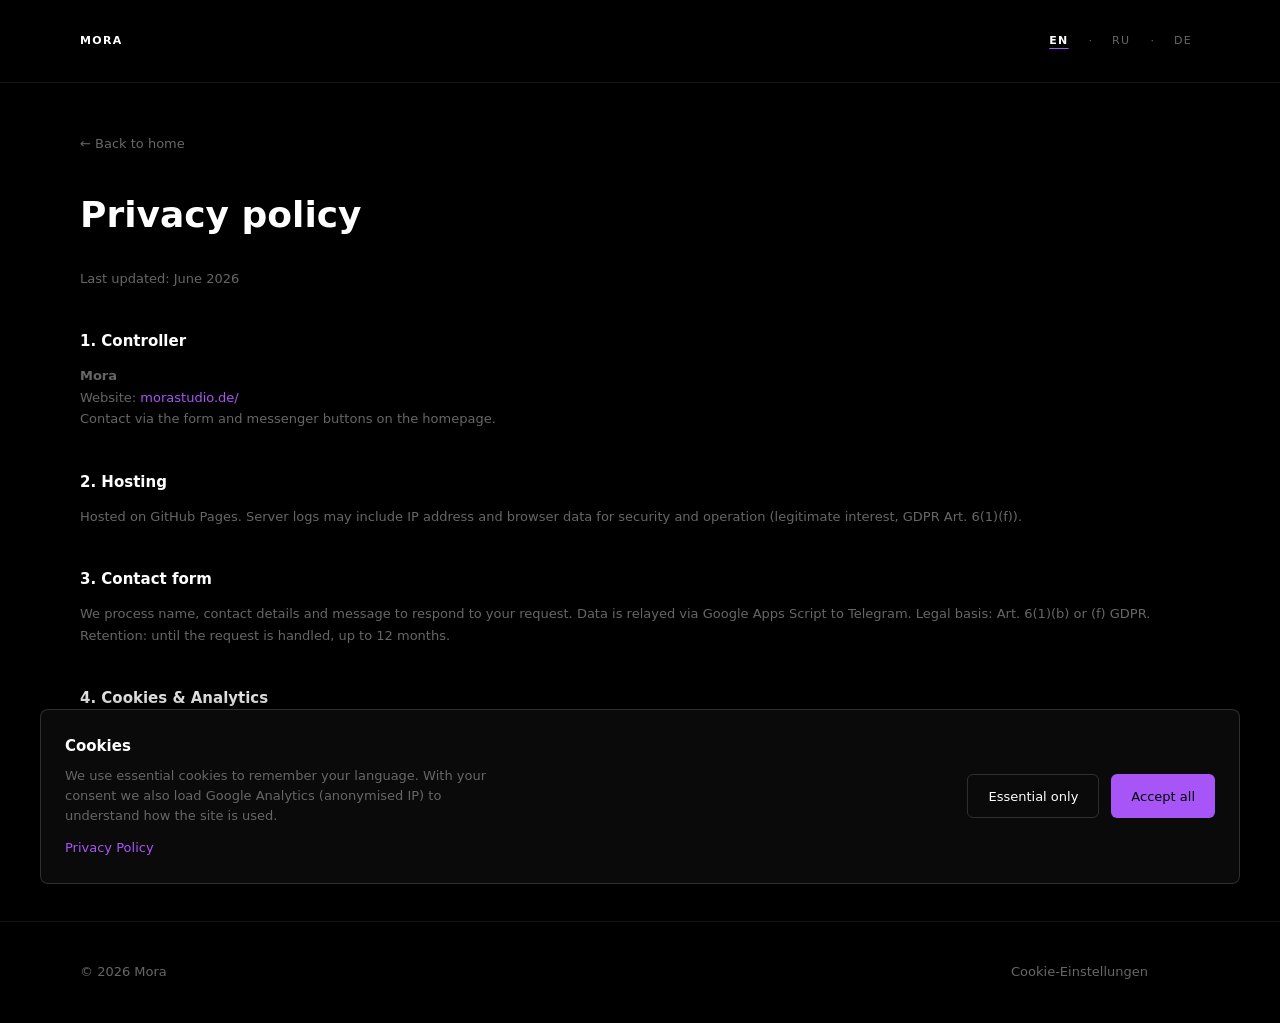
==== commit 9812c366: "доп" ====
--- a/datenschutz.html
+++ b/datenschutz.html
@@ -61,6 +61,6 @@
   <script src="js/analytics-config.js?v=2"></script>
   <script src="js/analytics.js?v=3"></script>
   <script src="js/cookie-consent.js?v=1"></script>
-  <script src="js/legal.js?v=3"></script>
+  <script src="js/legal.js?v=4"></script>
 </body>
 </html>
